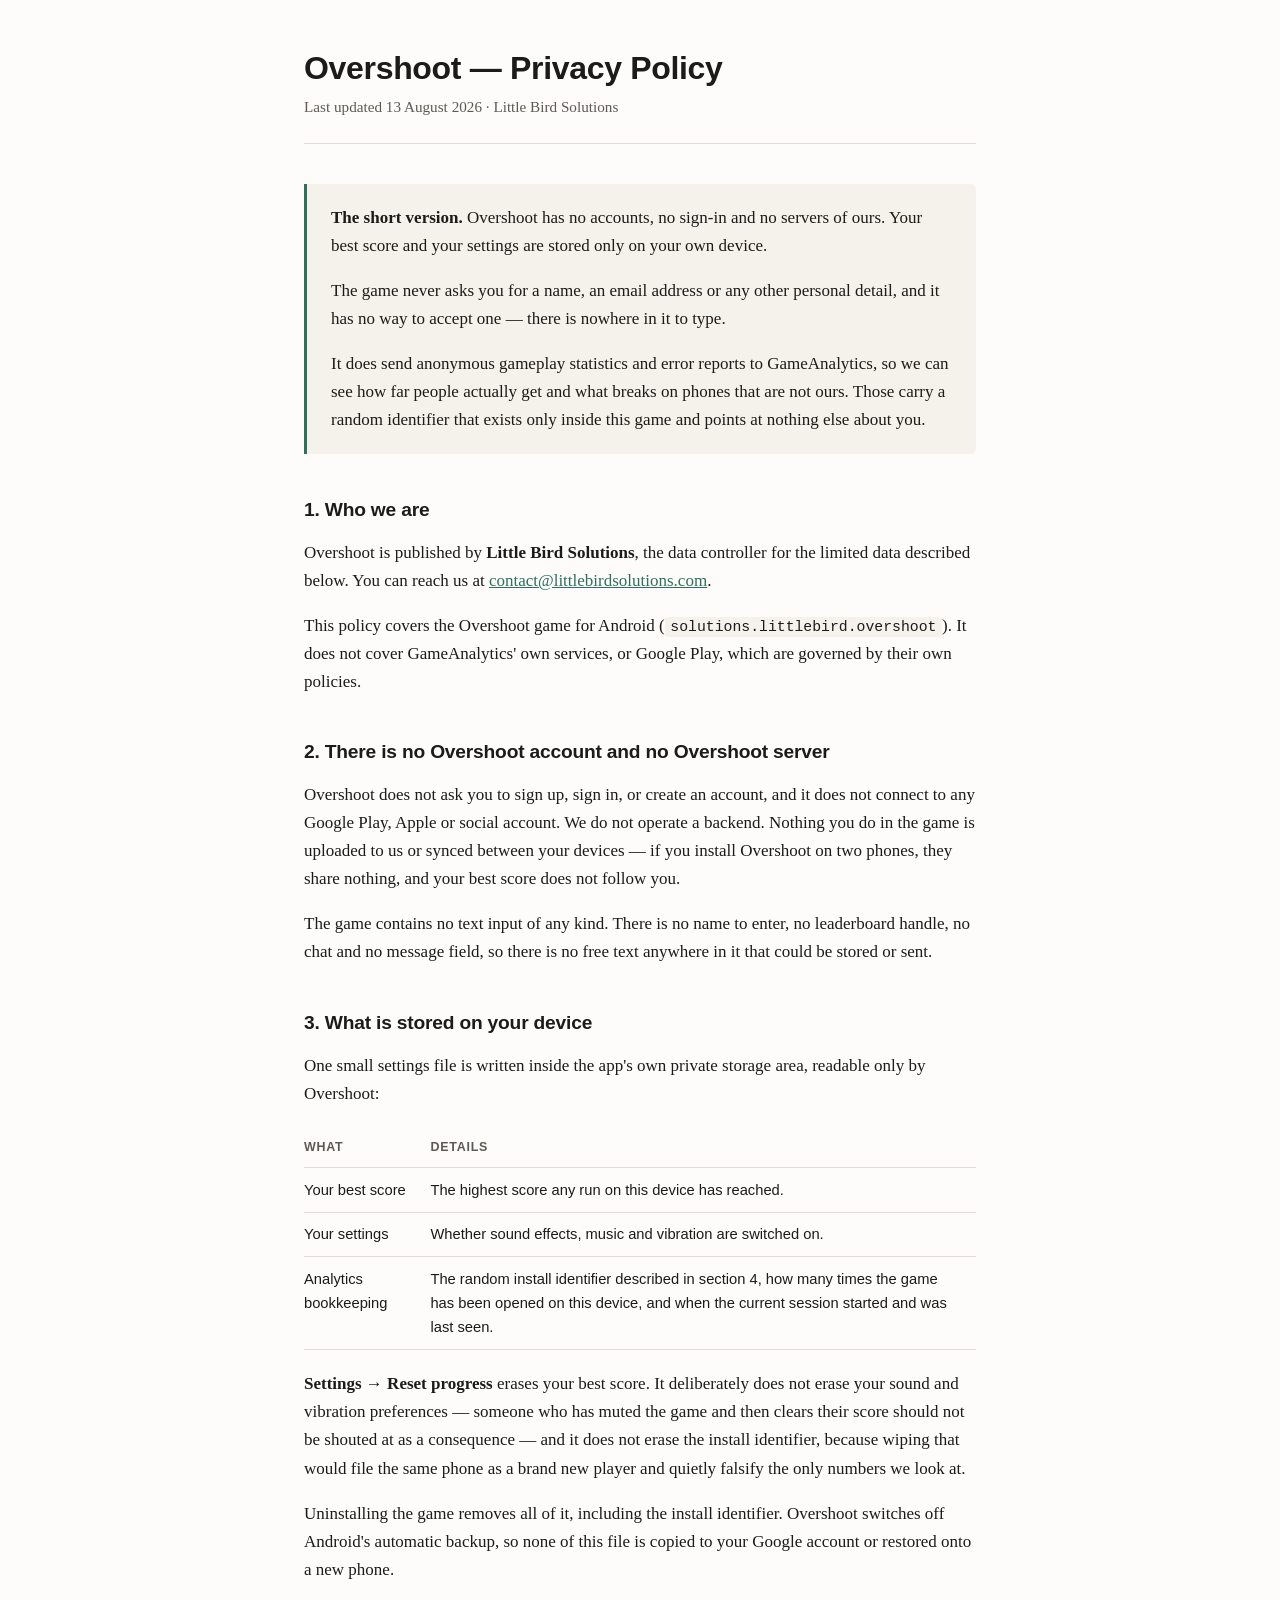
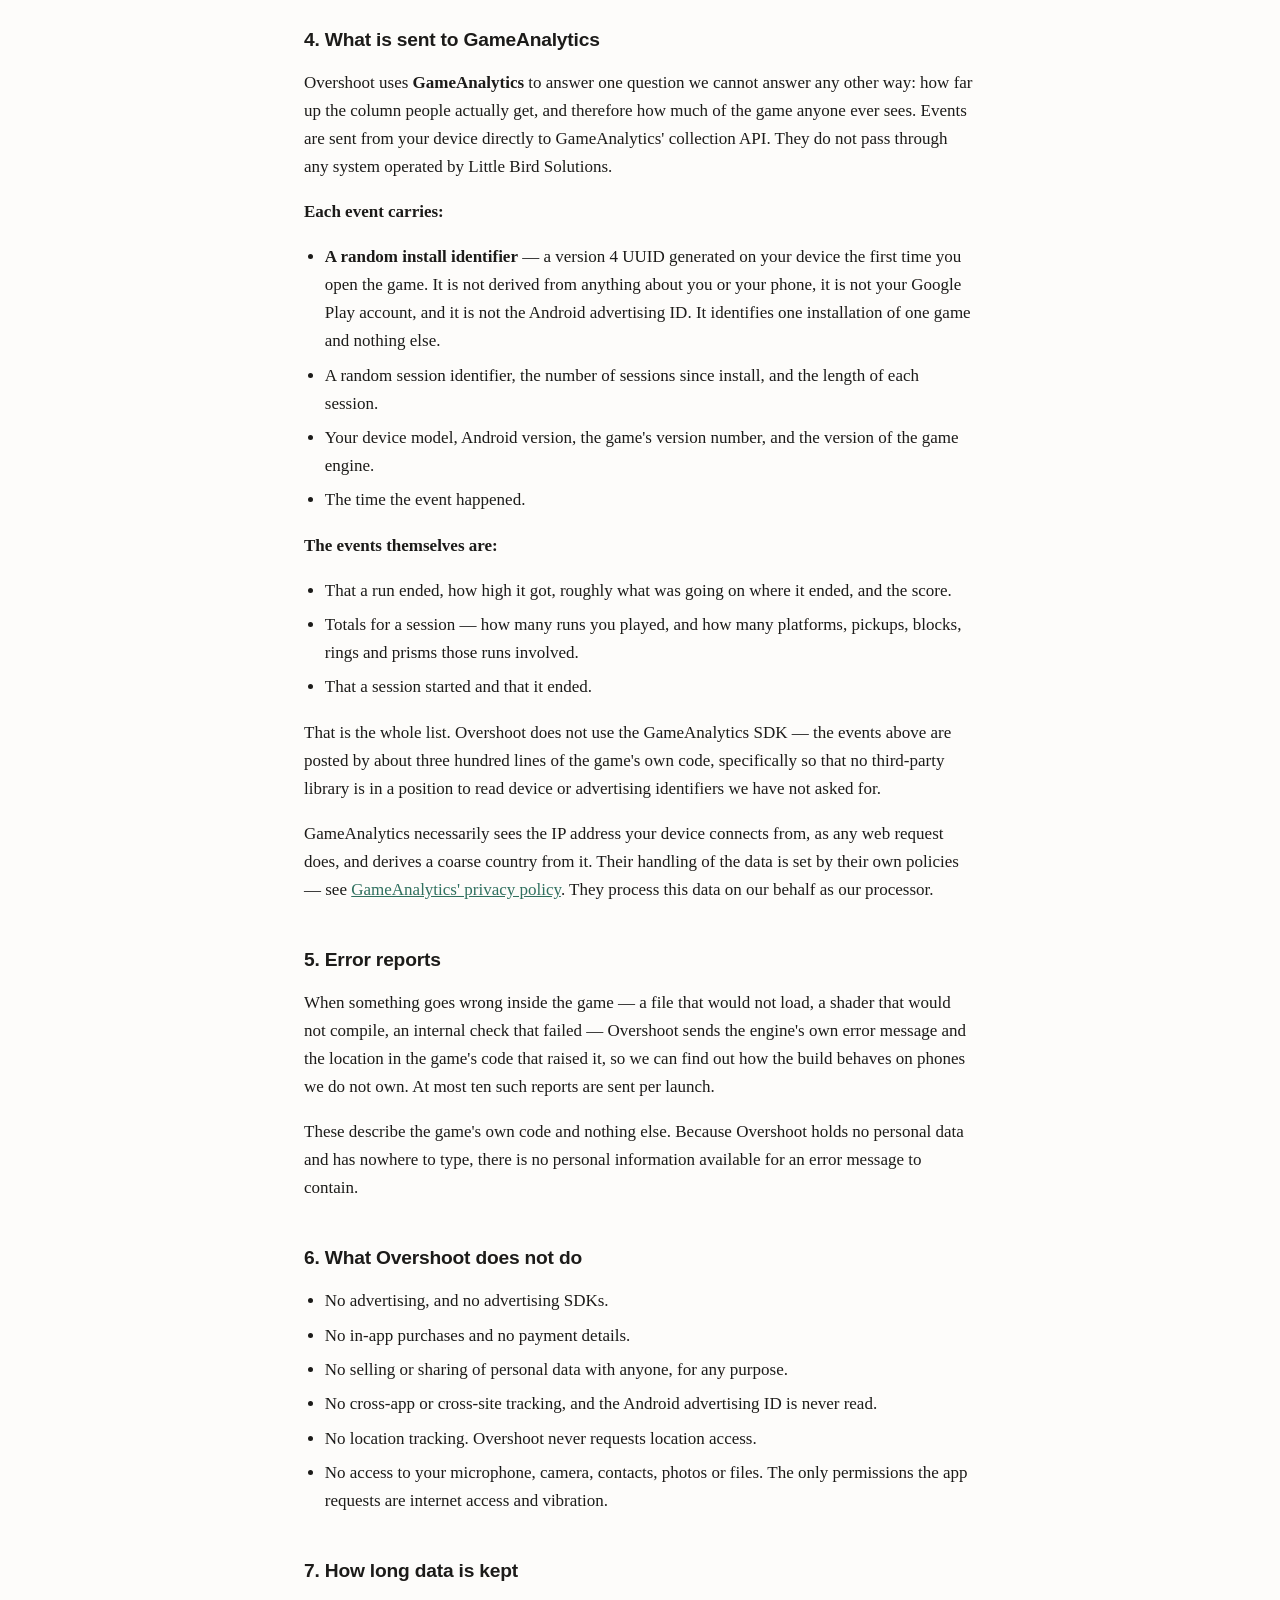
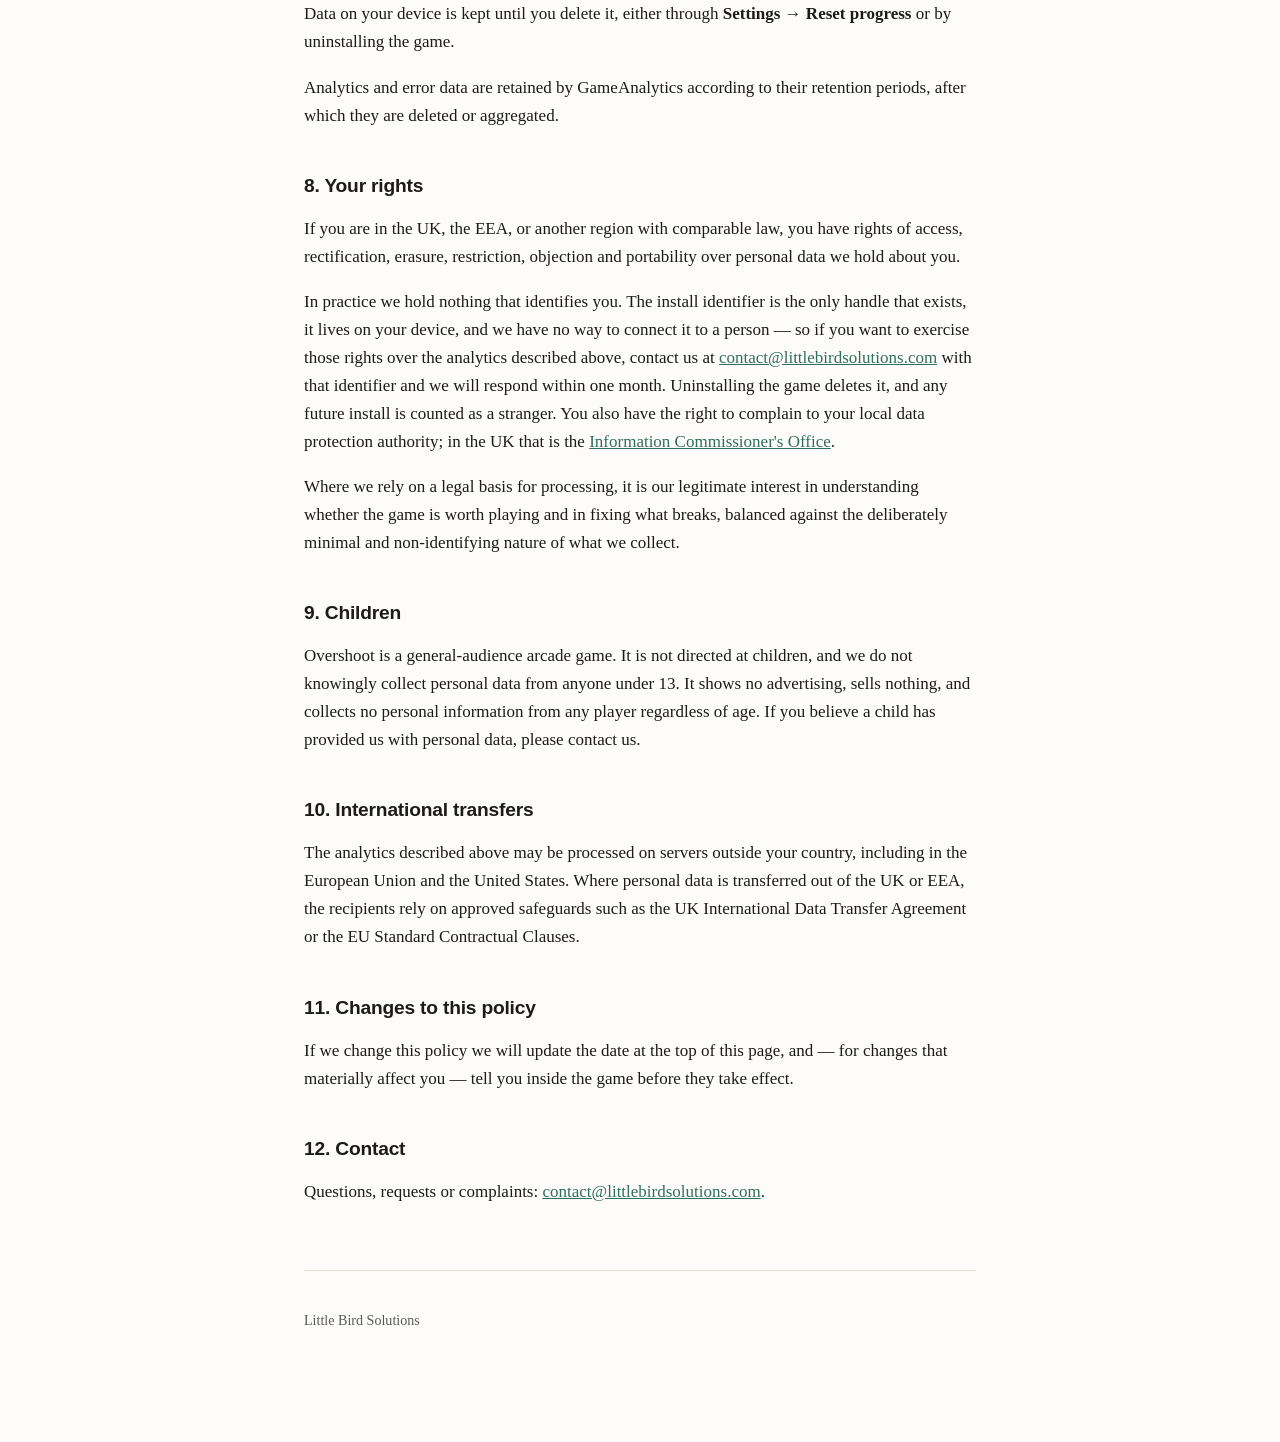
==== overshoot/privacy/index.html @ 4b2c0e7a "Add Overshoot privacy policy Describes what the shipping Android build actually does: an on-device s" ====
<!doctype html>
<html lang="en">
    <head>
        <meta charset="utf-8" />
        <meta name="viewport" content="width=device-width, initial-scale=1" />
        <title>Privacy Policy — Overshoot</title>
        <link rel="stylesheet" href="/assets/style.css" />
    </head>
    <body>
        <main>
            <h1>Overshoot — Privacy Policy</h1>
            <p class="subtitle">
                Last updated 13 August 2026 · Little Bird Solutions
            </p>

            <div class="summary">
                <p>
                    <strong>The short version.</strong> Overshoot has no
                    accounts, no sign-in and no servers of ours. Your best score
                    and your settings are stored only on your own device.
                </p>
                <p>
                    The game never asks you for a name, an email address or any
                    other personal detail, and it has no way to accept one —
                    there is nowhere in it to type.
                </p>
                <p>
                    It does send anonymous gameplay statistics and error reports
                    to GameAnalytics, so we can see how far people actually get
                    and what breaks on phones that are not ours. Those carry a
                    random identifier that exists only inside this game and
                    points at nothing else about you.
                </p>
            </div>

            <h2>1. Who we are</h2>
            <p>
                Overshoot is published by
                <strong>Little Bird Solutions</strong>, the data controller for
                the limited data described below. You can reach us at
                <a href="mailto:contact@littlebirdsolutions.com"
                    >contact@littlebirdsolutions.com</a
                >.
            </p>
            <p>
                This policy covers the Overshoot game for Android
                (<code>solutions.littlebird.overshoot</code>). It does not cover
                GameAnalytics' own services, or Google Play, which are governed
                by their own policies.
            </p>

            <h2>2. There is no Overshoot account and no Overshoot server</h2>
            <p>
                Overshoot does not ask you to sign up, sign in, or create an
                account, and it does not connect to any Google Play, Apple or
                social account. We do not operate a backend. Nothing you do in
                the game is uploaded to us or synced between your devices — if
                you install Overshoot on two phones, they share nothing, and
                your best score does not follow you.
            </p>
            <p>
                The game contains no text input of any kind. There is no name to
                enter, no leaderboard handle, no chat and no message field, so
                there is no free text anywhere in it that could be stored or
                sent.
            </p>

            <h2>3. What is stored on your device</h2>
            <p>
                One small settings file is written inside the app's own private
                storage area, readable only by Overshoot:
            </p>

            <div class="table-wrap">
                <table>
                    <thead>
                        <tr>
                            <th>What</th>
                            <th>Details</th>
                        </tr>
                    </thead>
                    <tbody>
                        <tr>
                            <td>Your best score</td>
                            <td>
                                The highest score any run on this device has
                                reached.
                            </td>
                        </tr>
                        <tr>
                            <td>Your settings</td>
                            <td>
                                Whether sound effects, music and vibration are
                                switched on.
                            </td>
                        </tr>
                        <tr>
                            <td>Analytics bookkeeping</td>
                            <td>
                                The random install identifier described in
                                section 4, how many times the game has been
                                opened on this device, and when the current
                                session started and was last seen.
                            </td>
                        </tr>
                    </tbody>
                </table>
            </div>

            <p>
                <strong>Settings → Reset progress</strong> erases your best
                score. It deliberately does not erase your sound
                and vibration preferences — someone who has muted the game and
                then clears their score should not be shouted at as a
                consequence — and it does not erase the install identifier,
                because wiping that would file the same phone as a brand new
                player and quietly falsify the only numbers we look at.
            </p>
            <p>
                Uninstalling the game removes all of it, including the install
                identifier. Overshoot switches off Android's automatic backup, so
                none of this file is copied to your Google account or restored
                onto a new phone.
            </p>

            <h2>4. What is sent to GameAnalytics</h2>
            <p>
                Overshoot uses <strong>GameAnalytics</strong> to answer one
                question we cannot answer any other way: how far up the column
                people actually get, and therefore how much of the game anyone
                ever sees. Events are sent from your device directly to
                GameAnalytics' collection API. They do not pass through any
                system operated by Little Bird Solutions.
            </p>
            <p><strong>Each event carries:</strong></p>
            <ul>
                <li>
                    <strong>A random install identifier</strong> — a version 4
                    UUID generated on your device the first time you open the
                    game. It is not derived from anything about you or your
                    phone, it is not your Google Play account, and it is not the
                    Android advertising ID. It identifies one installation of one
                    game and nothing else.
                </li>
                <li>
                    A random session identifier, the number of sessions since
                    install, and the length of each session.
                </li>
                <li>
                    Your device model, Android version, the game's version
                    number, and the version of the game engine.
                </li>
                <li>The time the event happened.</li>
            </ul>
            <p><strong>The events themselves are:</strong></p>
            <ul>
                <li>
                    That a run ended, how high it got, roughly what was going on
                    where it ended, and the score.
                </li>
                <li>
                    Totals for a session — how many runs you played, and how many
                    platforms, pickups, blocks, rings and prisms those runs
                    involved.
                </li>
                <li>That a session started and that it ended.</li>
            </ul>
            <p>
                That is the whole list. Overshoot does not use the GameAnalytics
                SDK — the events above are posted by about three hundred lines of
                the game's own code, specifically so that no third-party library
                is in a position to read device or advertising identifiers we
                have not asked for.
            </p>
            <p>
                GameAnalytics necessarily sees the IP address your device
                connects from, as any web request does, and derives a coarse
                country from it. Their handling of the data is set by their own
                policies — see
                <a
                    href="https://gameanalytics.com/privacy"
                    rel="noopener"
                    >GameAnalytics' privacy policy</a
                >. They process this data on our behalf as our processor.
            </p>

            <h2>5. Error reports</h2>
            <p>
                When something goes wrong inside the game — a file that would not
                load, a shader that would not compile, an internal check that
                failed — Overshoot sends the engine's own error message and the
                location in the game's code that raised it, so we can find out
                how the build behaves on phones we do not own. At most ten such
                reports are sent per launch.
            </p>
            <p>
                These describe the game's own code and nothing else. Because
                Overshoot holds no personal data and has nowhere to type, there
                is no personal information available for an error message to
                contain.
            </p>

            <h2>6. What Overshoot does not do</h2>
            <ul>
                <li>No advertising, and no advertising SDKs.</li>
                <li>No in-app purchases and no payment details.</li>
                <li>
                    No selling or sharing of personal data with anyone, for any
                    purpose.
                </li>
                <li>
                    No cross-app or cross-site tracking, and the Android
                    advertising ID is never read.
                </li>
                <li>
                    No location tracking. Overshoot never requests location
                    access.
                </li>
                <li>
                    No access to your microphone, camera, contacts, photos or
                    files. The only permissions the app requests are internet
                    access and vibration.
                </li>
            </ul>

            <h2>7. How long data is kept</h2>
            <p>
                Data on your device is kept until you delete it, either through
                <strong>Settings → Reset progress</strong> or by uninstalling the
                game.
            </p>
            <p>
                Analytics and error data are retained by GameAnalytics according
                to their retention periods, after which they are deleted or
                aggregated.
            </p>

            <h2>8. Your rights</h2>
            <p>
                If you are in the UK, the EEA, or another region with comparable
                law, you have rights of access, rectification, erasure,
                restriction, objection and portability over personal data we hold
                about you.
            </p>
            <p>
                In practice we hold nothing that identifies you. The install
                identifier is the only handle that exists, it lives on your
                device, and we have no way to connect it to a person — so if you
                want to exercise those rights over the analytics described above,
                contact us at
                <a href="mailto:contact@littlebirdsolutions.com"
                    >contact@littlebirdsolutions.com</a
                >
                with that identifier and we will respond within one month.
                Uninstalling the game deletes it, and any future install is
                counted as a stranger. You also have the right to complain to
                your local data protection authority; in the UK that is the
                <a href="https://ico.org.uk" rel="noopener"
                    >Information Commissioner's Office</a
                >.
            </p>
            <p>
                Where we rely on a legal basis for processing, it is our
                legitimate interest in understanding whether the game is worth
                playing and in fixing what breaks, balanced against the
                deliberately minimal and non-identifying nature of what we
                collect.
            </p>

            <h2>9. Children</h2>
            <p>
                Overshoot is a general-audience arcade game. It is not directed
                at children, and we do not knowingly collect personal data from
                anyone under 13. It shows no advertising, sells nothing, and
                collects no personal information from any player regardless of
                age. If you believe a child has provided us with personal data,
                please contact us.
            </p>

            <h2>10. International transfers</h2>
            <p>
                The analytics described above may be processed on servers outside
                your country, including in the European Union and the United
                States. Where personal data is transferred out of the UK or EEA,
                the recipients rely on approved safeguards such as the UK
                International Data Transfer Agreement or the EU Standard
                Contractual Clauses.
            </p>

            <h2>11. Changes to this policy</h2>
            <p>
                If we change this policy we will update the date at the top of
                this page, and — for changes that materially affect you — tell
                you inside the game before they take effect.
            </p>

            <h2>12. Contact</h2>
            <p>
                Questions, requests or complaints:
                <a href="mailto:contact@littlebirdsolutions.com"
                    >contact@littlebirdsolutions.com</a
                >.
            </p>

            <footer>
                <p>Little Bird Solutions</p>
            </footer>
        </main>
    </body>
</html>
---- assets/style.css ----
:root {
    --bg: #fdfcfa;
    --fg: #1c1b19;
    --muted: #5d5a54;
    --rule: #e2ded6;
    --accent: #2f6f5e;
    --card: #f5f2ec;
}

@media (prefers-color-scheme: dark) {
    :root {
        --bg: #16181a;
        --fg: #e8e6e1;
        --muted: #a5a29b;
        --rule: #2e3235;
        --accent: #7fc3ad;
        --card: #1e2124;
    }
}

* {
    box-sizing: border-box;
}

body {
    margin: 0;
    padding: 3rem 1.25rem 6rem;
    background: var(--bg);
    color: var(--fg);
    font:
        400 17px/1.65 ui-serif,
        Georgia,
        "Times New Roman",
        serif;
    -webkit-text-size-adjust: 100%;
}

main {
    max-width: 42rem;
    margin: 0 auto;
}

h1,
h2,
h3 {
    font-family:
        ui-sans-serif,
        -apple-system,
        "Segoe UI",
        Roboto,
        sans-serif;
    line-height: 1.25;
    letter-spacing: -0.01em;
}

h1 {
    font-size: 2rem;
    margin: 0 0 0.35rem;
}
h2 {
    font-size: 1.2rem;
    margin: 2.75rem 0 0.75rem;
}
h3 {
    font-size: 1rem;
    margin: 1.75rem 0 0.5rem;
}

.subtitle {
    color: var(--muted);
    font-size: 0.95rem;
    margin: 0 0 2.5rem;
    padding-bottom: 1.5rem;
    border-bottom: 1px solid var(--rule);
}

a {
    color: var(--accent);
}
a:hover {
    text-decoration: none;
}

ul,
ol {
    padding-left: 1.3rem;
}
li {
    margin: 0.4rem 0;
}

.summary {
    background: var(--card);
    border-left: 3px solid var(--accent);
    padding: 1.25rem 1.5rem;
    margin: 0 0 2rem;
    border-radius: 0 6px 6px 0;
}

.summary p:first-child {
    margin-top: 0;
}
.summary p:last-child {
    margin-bottom: 0;
}

.table-wrap {
    overflow-x: auto;
    margin: 1.25rem 0;
    -webkit-overflow-scrolling: touch;
}

table {
    border-collapse: collapse;
    width: 100%;
    min-width: 30rem;
    font-size: 0.92rem;
    font-family:
        ui-sans-serif,
        -apple-system,
        "Segoe UI",
        Roboto,
        sans-serif;
}

th,
td {
    text-align: left;
    vertical-align: top;
    padding: 0.6rem 0.9rem 0.6rem 0;
    border-bottom: 1px solid var(--rule);
}

th {
    font-weight: 600;
    font-size: 0.78rem;
    text-transform: uppercase;
    letter-spacing: 0.06em;
    color: var(--muted);
}

code {
    font-family: ui-monospace, SFMono-Regular, Menlo, monospace;
    font-size: 0.87em;
    background: var(--card);
    padding: 0.12em 0.38em;
    border-radius: 3px;
}

footer {
    margin-top: 4rem;
    padding-top: 1.5rem;
    border-top: 1px solid var(--rule);
    color: var(--muted);
    font-size: 0.88rem;
}

img {
    max-width: 100%;
    height: auto;
}
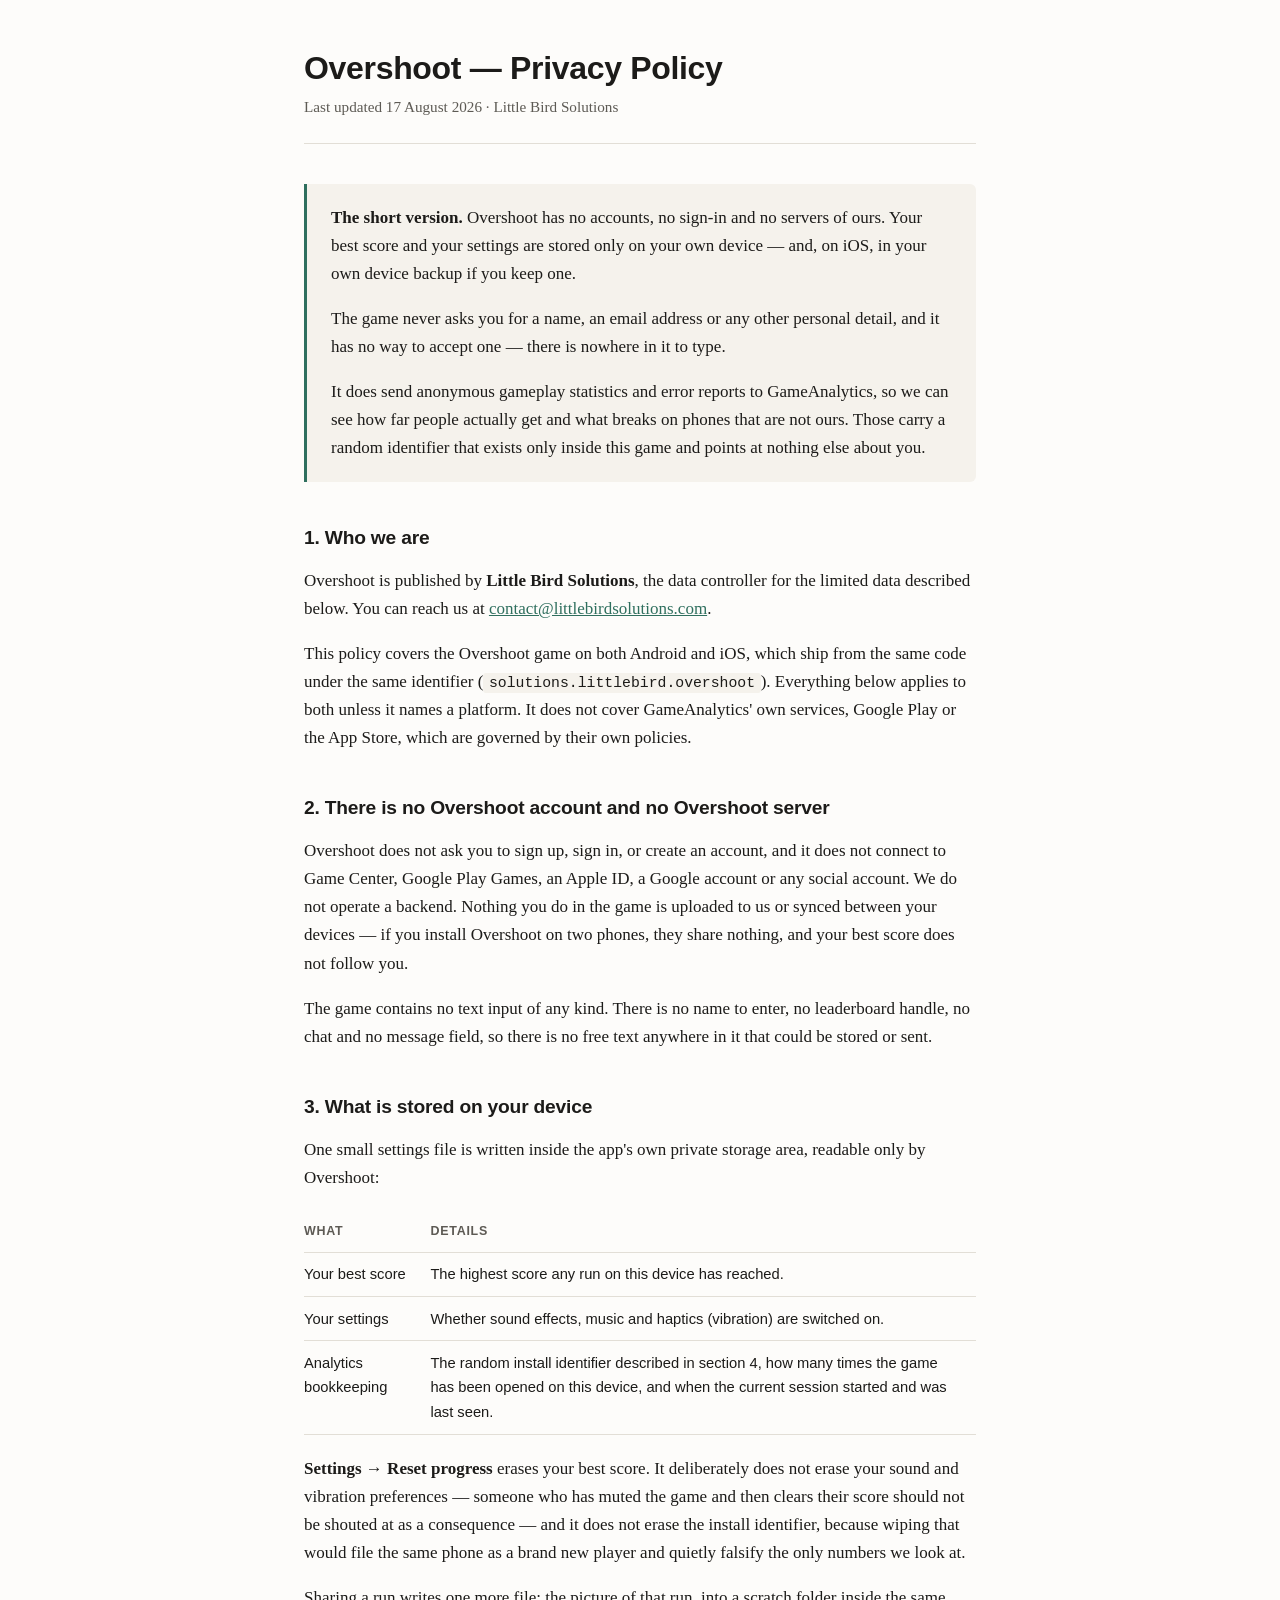
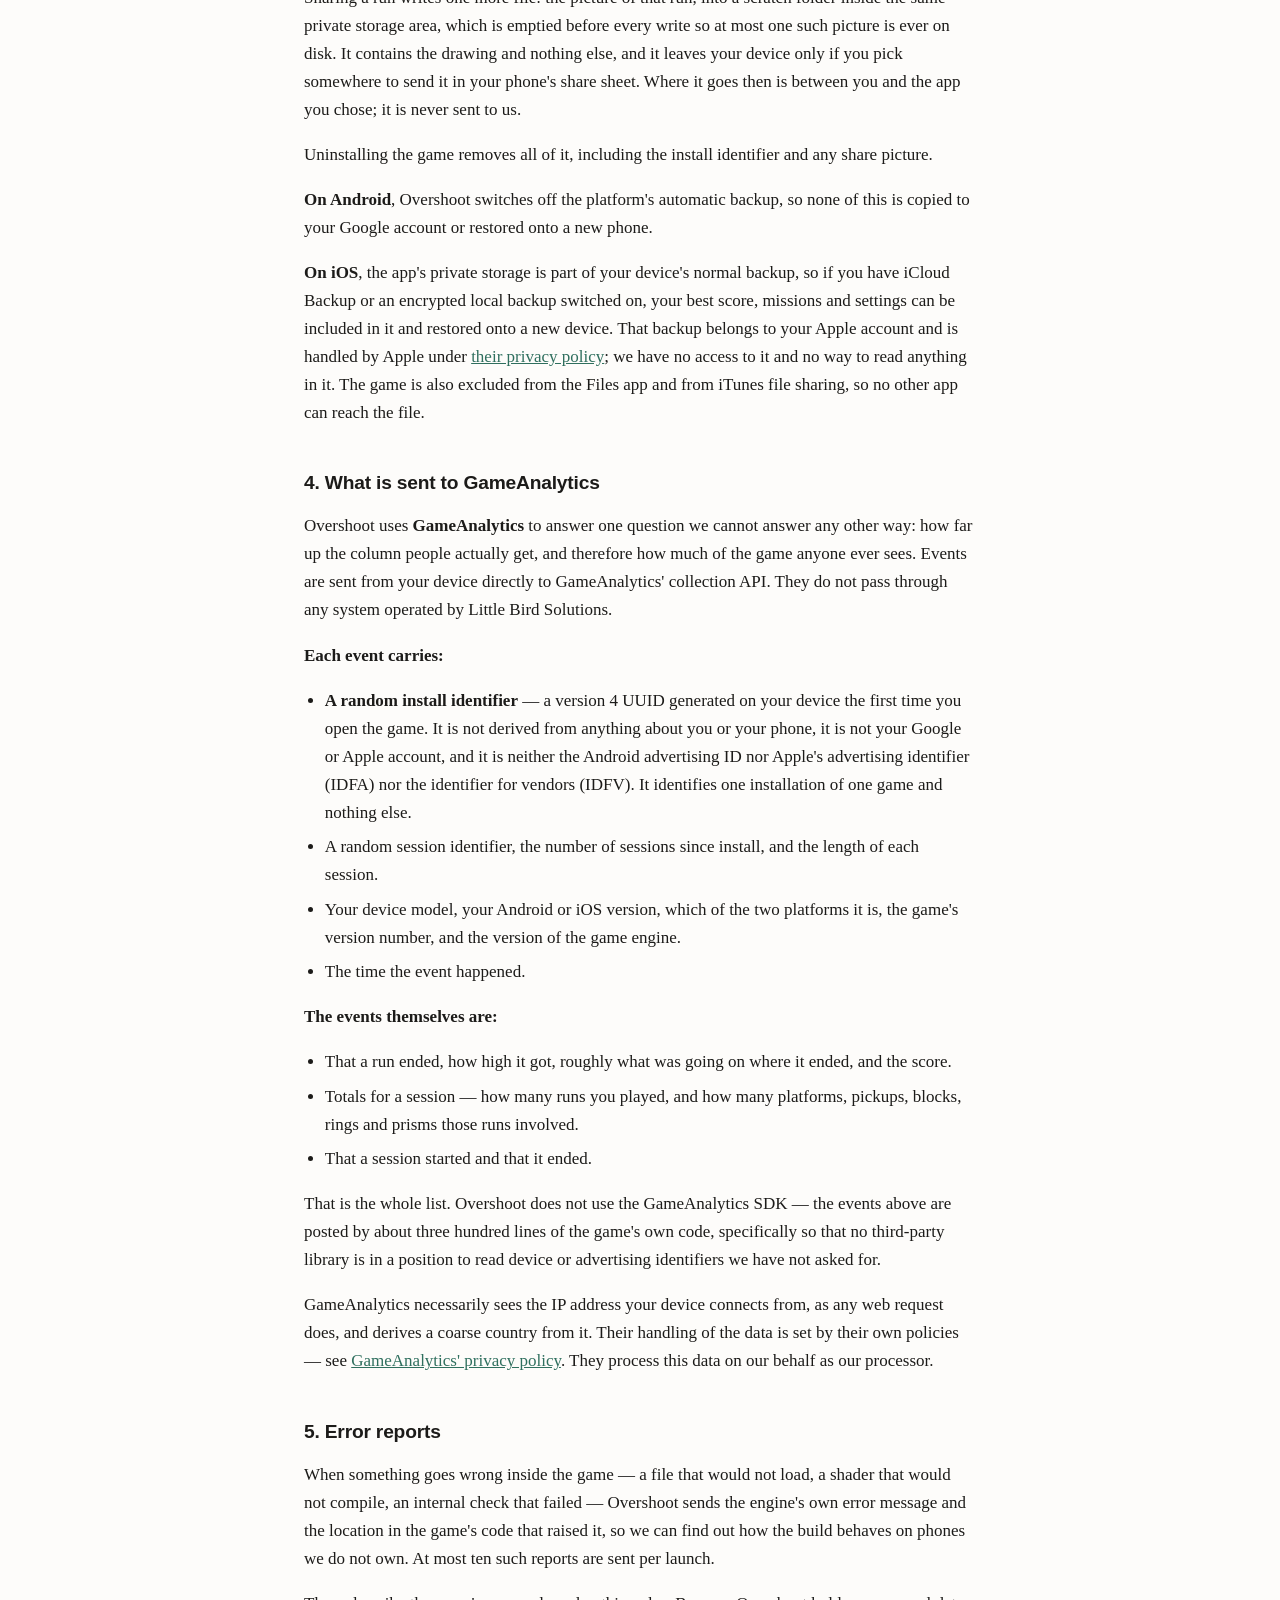
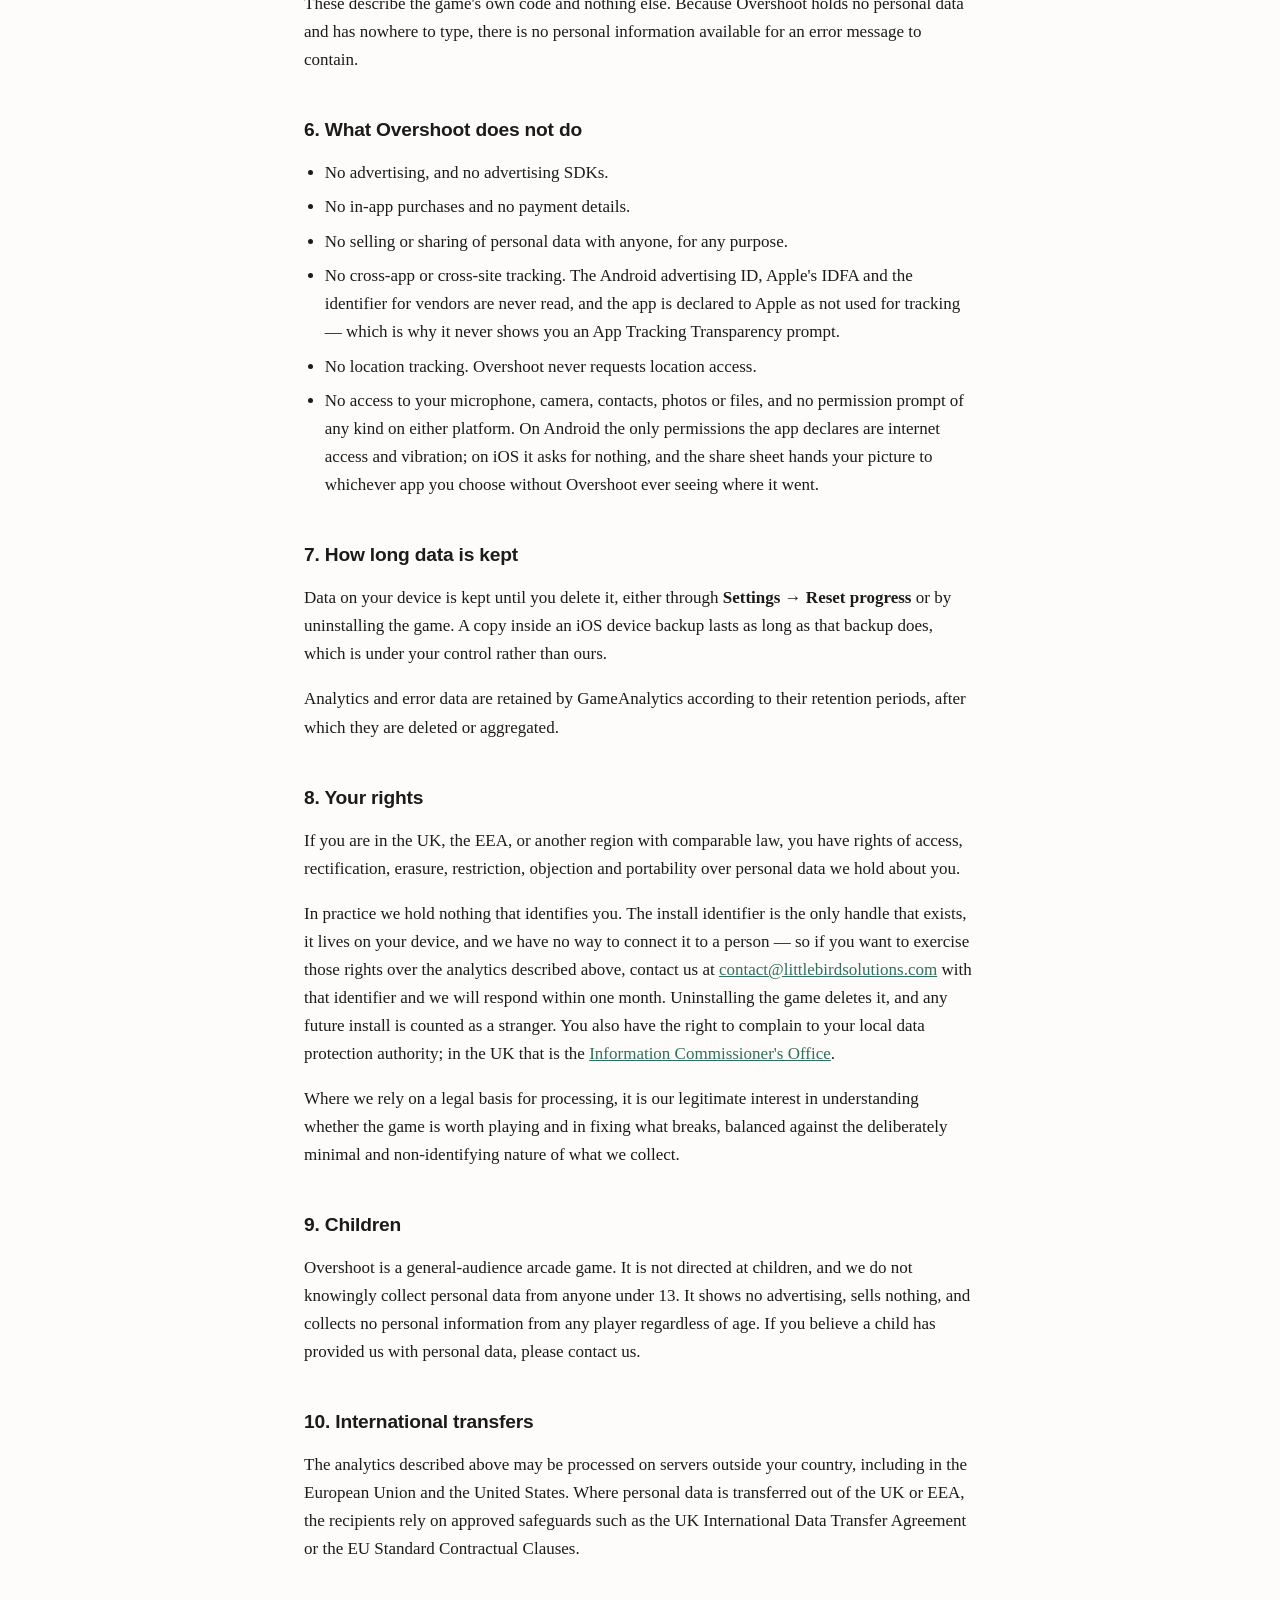
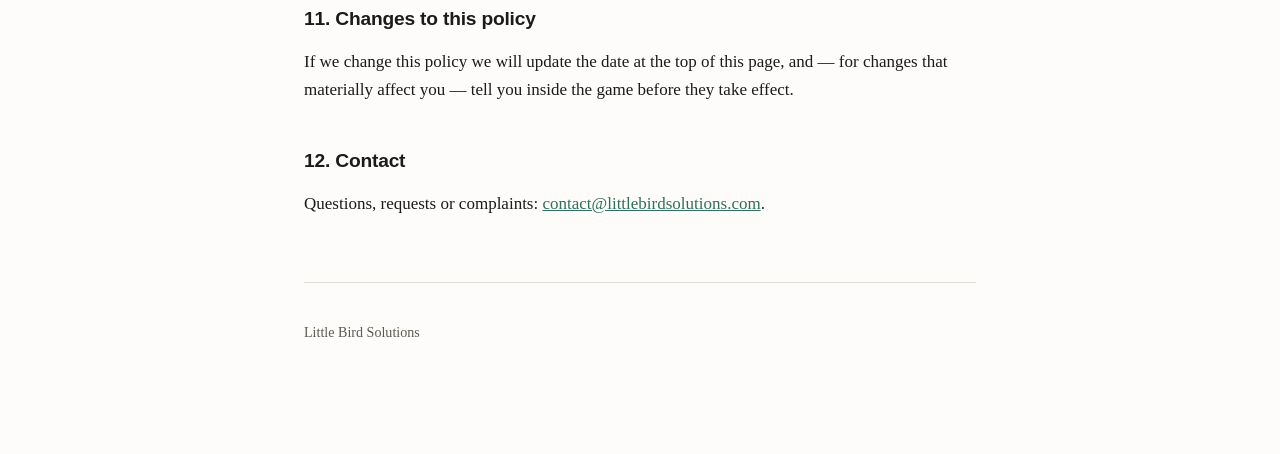
==== commit c9f733fa: "Cover iOS in the Overshoot privacy policy The policy was written when the game shipped only on Andro" ====
--- a/overshoot/privacy/index.html
+++ b/overshoot/privacy/index.html
@@ -10,14 +10,15 @@
         <main>
             <h1>Overshoot — Privacy Policy</h1>
             <p class="subtitle">
-                Last updated 13 August 2026 · Little Bird Solutions
+                Last updated 17 August 2026 · Little Bird Solutions
             </p>
 
             <div class="summary">
                 <p>
                     <strong>The short version.</strong> Overshoot has no
                     accounts, no sign-in and no servers of ours. Your best score
-                    and your settings are stored only on your own device.
+                    and your settings are stored only on your own device — and,
+                    on iOS, in your own device backup if you keep one.
                 </p>
                 <p>
                     The game never asks you for a name, an email address or any
@@ -43,17 +44,20 @@
                 >.
             </p>
             <p>
-                This policy covers the Overshoot game for Android
-                (<code>solutions.littlebird.overshoot</code>). It does not cover
-                GameAnalytics' own services, or Google Play, which are governed
-                by their own policies.
+                This policy covers the Overshoot game on both Android and iOS,
+                which ship from the same code under the same identifier
+                (<code>solutions.littlebird.overshoot</code>). Everything below
+                applies to both unless it names a platform. It does not cover
+                GameAnalytics' own services, Google Play or the App Store, which
+                are governed by their own policies.
             </p>
 
             <h2>2. There is no Overshoot account and no Overshoot server</h2>
             <p>
                 Overshoot does not ask you to sign up, sign in, or create an
-                account, and it does not connect to any Google Play, Apple or
-                social account. We do not operate a backend. Nothing you do in
+                account, and it does not connect to Game Center, Google Play
+                Games, an Apple ID, a Google account or any social account. We
+                do not operate a backend. Nothing you do in
                 the game is uploaded to us or synced between your devices — if
                 you install Overshoot on two phones, they share nothing, and
                 your best score does not follow you.
@@ -90,8 +94,8 @@
                         <tr>
                             <td>Your settings</td>
                             <td>
-                                Whether sound effects, music and vibration are
-                                switched on.
+                                Whether sound effects, music and haptics
+                                (vibration) are switched on.
                             </td>
                         </tr>
                         <tr>
@@ -117,10 +121,35 @@
                 player and quietly falsify the only numbers we look at.
             </p>
             <p>
+                Sharing a run writes one more file: the picture of that run,
+                into a scratch folder inside the same private storage area,
+                which is emptied before every write so at most one such picture
+                is ever on disk. It contains the drawing and nothing else, and
+                it leaves your device only if you pick somewhere to send it in
+                your phone's share sheet. Where it goes then is between you and
+                the app you chose; it is never sent to us.
+            </p>
+            <p>
                 Uninstalling the game removes all of it, including the install
-                identifier. Overshoot switches off Android's automatic backup, so
-                none of this file is copied to your Google account or restored
-                onto a new phone.
+                identifier and any share picture.
+            </p>
+            <p>
+                <strong>On Android</strong>, Overshoot switches off the
+                platform's automatic backup, so none of this is copied to your
+                Google account or restored onto a new phone.
+            </p>
+            <p>
+                <strong>On iOS</strong>, the app's private storage is part of
+                your device's normal backup, so if you have iCloud Backup or an
+                encrypted local backup switched on, your best score, missions
+                and settings can be included in it and restored onto a new
+                device. That backup belongs to your Apple account and is handled
+                by Apple under
+                <a href="https://www.apple.com/legal/privacy/" rel="noopener"
+                    >their privacy policy</a
+                >; we have no access to it and no way to read anything in it.
+                The game is also excluded from the Files app and from iTunes
+                file sharing, so no other app can reach the file.
             </p>
 
             <h2>4. What is sent to GameAnalytics</h2>
@@ -138,17 +167,19 @@
                     <strong>A random install identifier</strong> — a version 4
                     UUID generated on your device the first time you open the
                     game. It is not derived from anything about you or your
-                    phone, it is not your Google Play account, and it is not the
-                    Android advertising ID. It identifies one installation of one
-                    game and nothing else.
+                    phone, it is not your Google or Apple account, and it is
+                    neither the Android advertising ID nor Apple's advertising
+                    identifier (IDFA) nor the identifier for vendors (IDFV). It
+                    identifies one installation of one game and nothing else.
                 </li>
                 <li>
                     A random session identifier, the number of sessions since
                     install, and the length of each session.
                 </li>
                 <li>
-                    Your device model, Android version, the game's version
-                    number, and the version of the game engine.
+                    Your device model, your Android or iOS version, which of the
+                    two platforms it is, the game's version number, and the
+                    version of the game engine.
                 </li>
                 <li>The time the event happened.</li>
             </ul>
@@ -209,8 +240,11 @@
                     purpose.
                 </li>
                 <li>
-                    No cross-app or cross-site tracking, and the Android
-                    advertising ID is never read.
+                    No cross-app or cross-site tracking. The Android advertising
+                    ID, Apple's IDFA and the identifier for vendors are never
+                    read, and the app is declared to Apple as not used for
+                    tracking — which is why it never shows you an App Tracking
+                    Transparency prompt.
                 </li>
                 <li>
                     No location tracking. Overshoot never requests location
@@ -218,8 +252,11 @@
                 </li>
                 <li>
                     No access to your microphone, camera, contacts, photos or
-                    files. The only permissions the app requests are internet
-                    access and vibration.
+                    files, and no permission prompt of any kind on either
+                    platform. On Android the only permissions the app declares
+                    are internet access and vibration; on iOS it asks for
+                    nothing, and the share sheet hands your picture to whichever
+                    app you choose without Overshoot ever seeing where it went.
                 </li>
             </ul>
 
@@ -227,7 +264,8 @@
             <p>
                 Data on your device is kept until you delete it, either through
                 <strong>Settings → Reset progress</strong> or by uninstalling the
-                game.
+                game. A copy inside an iOS device backup lasts as long as that
+                backup does, which is under your control rather than ours.
             </p>
             <p>
                 Analytics and error data are retained by GameAnalytics according
